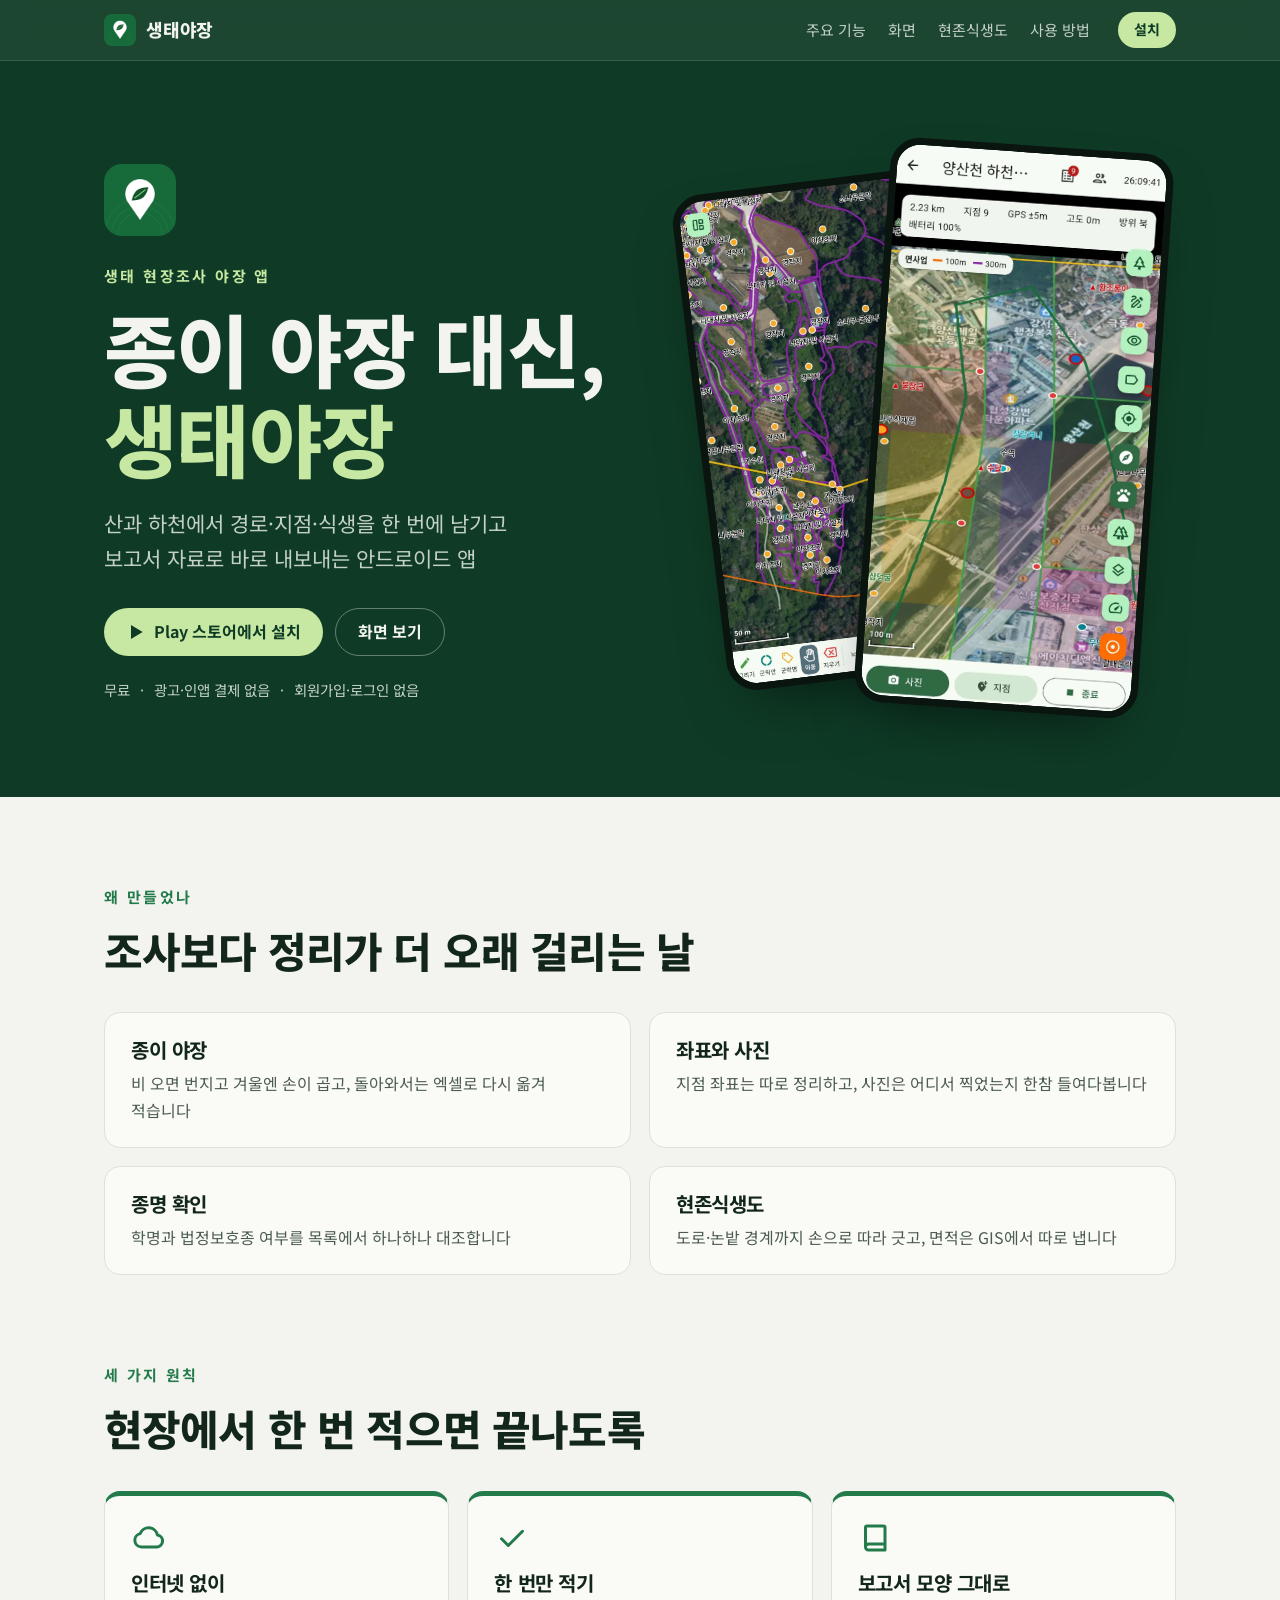
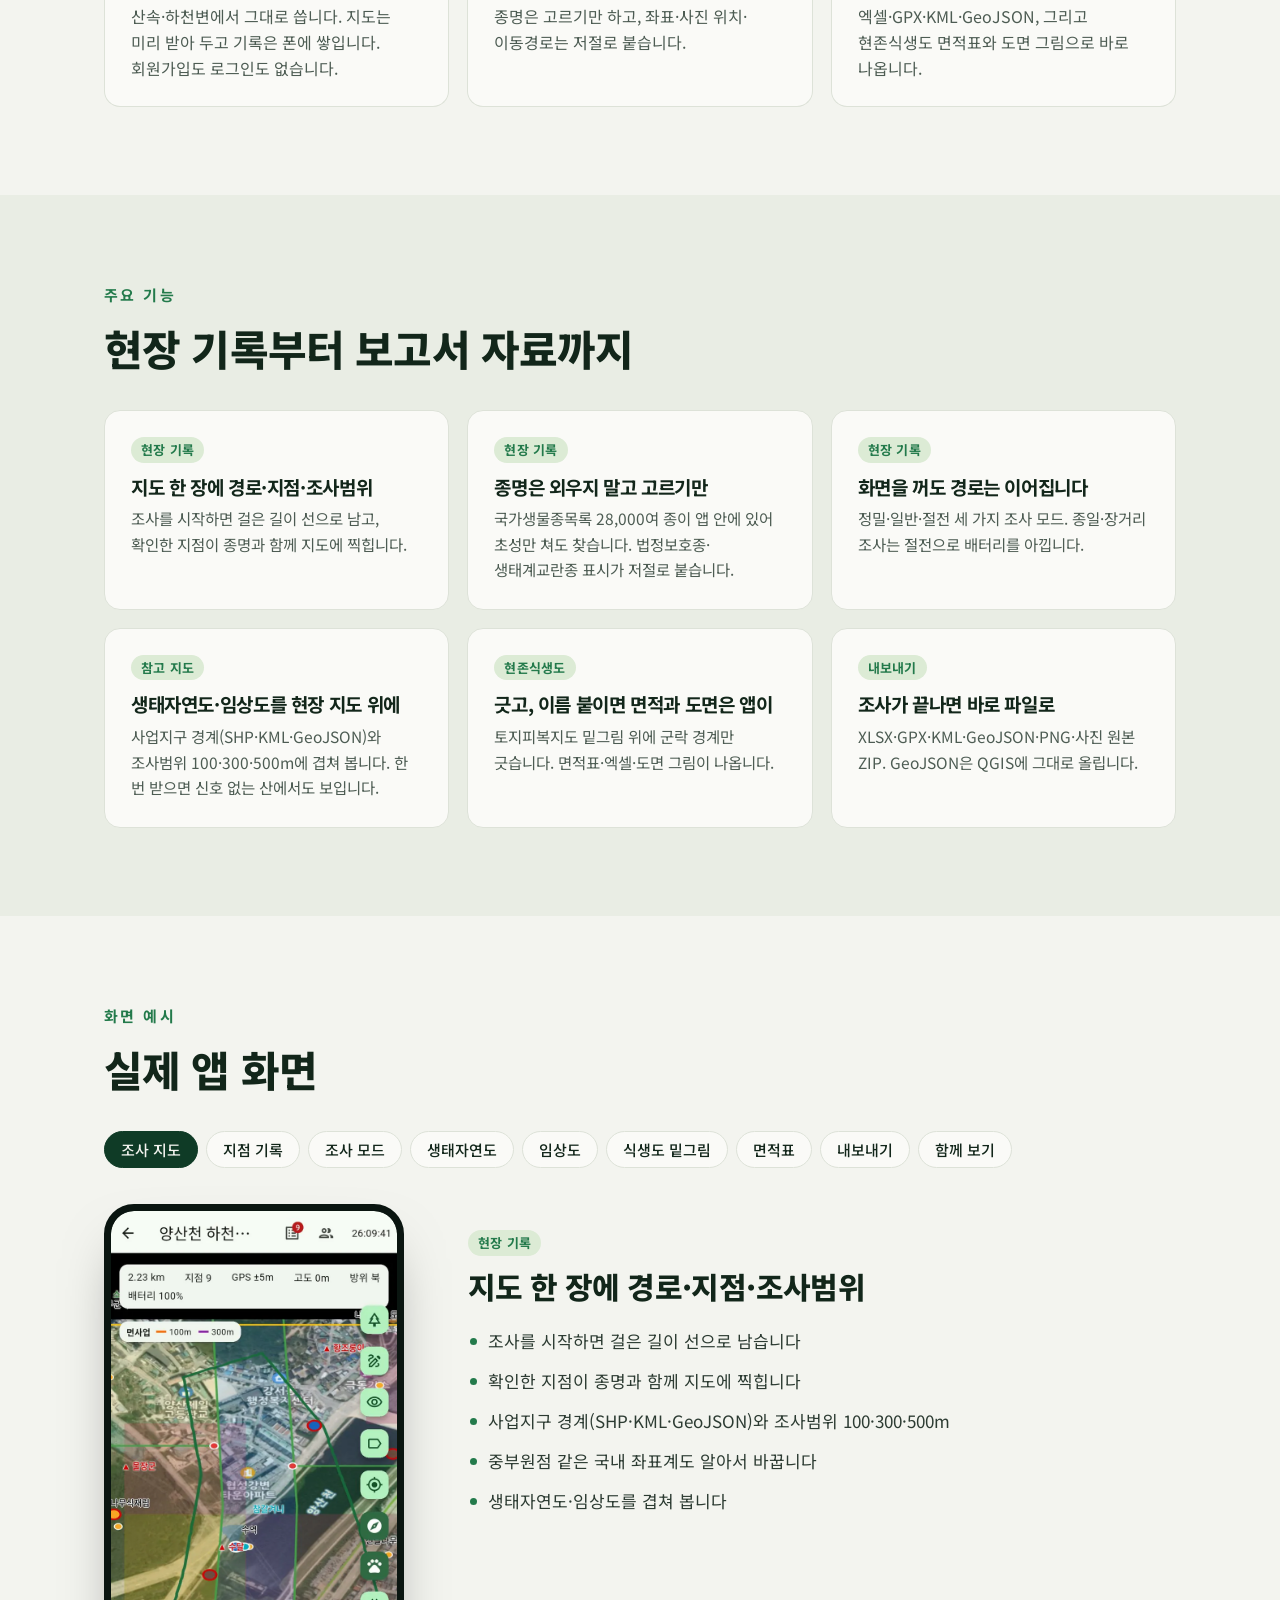
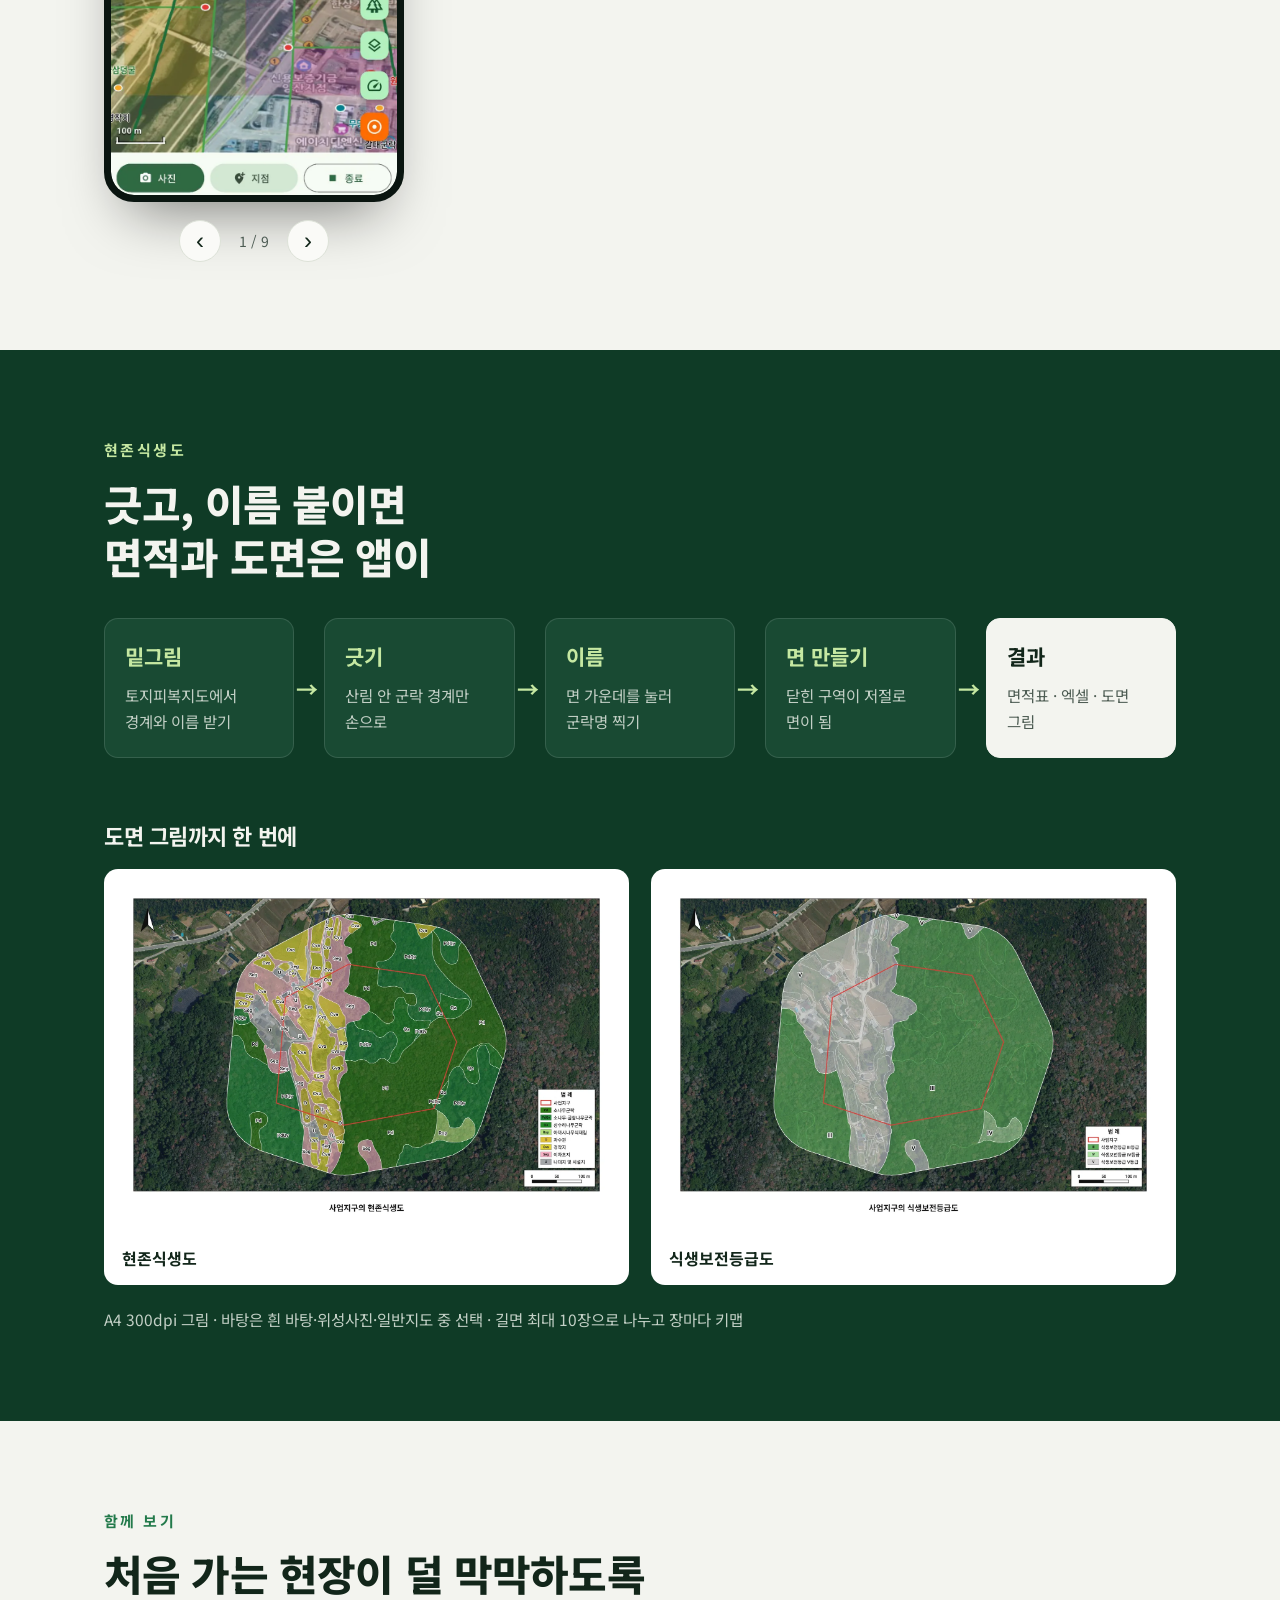
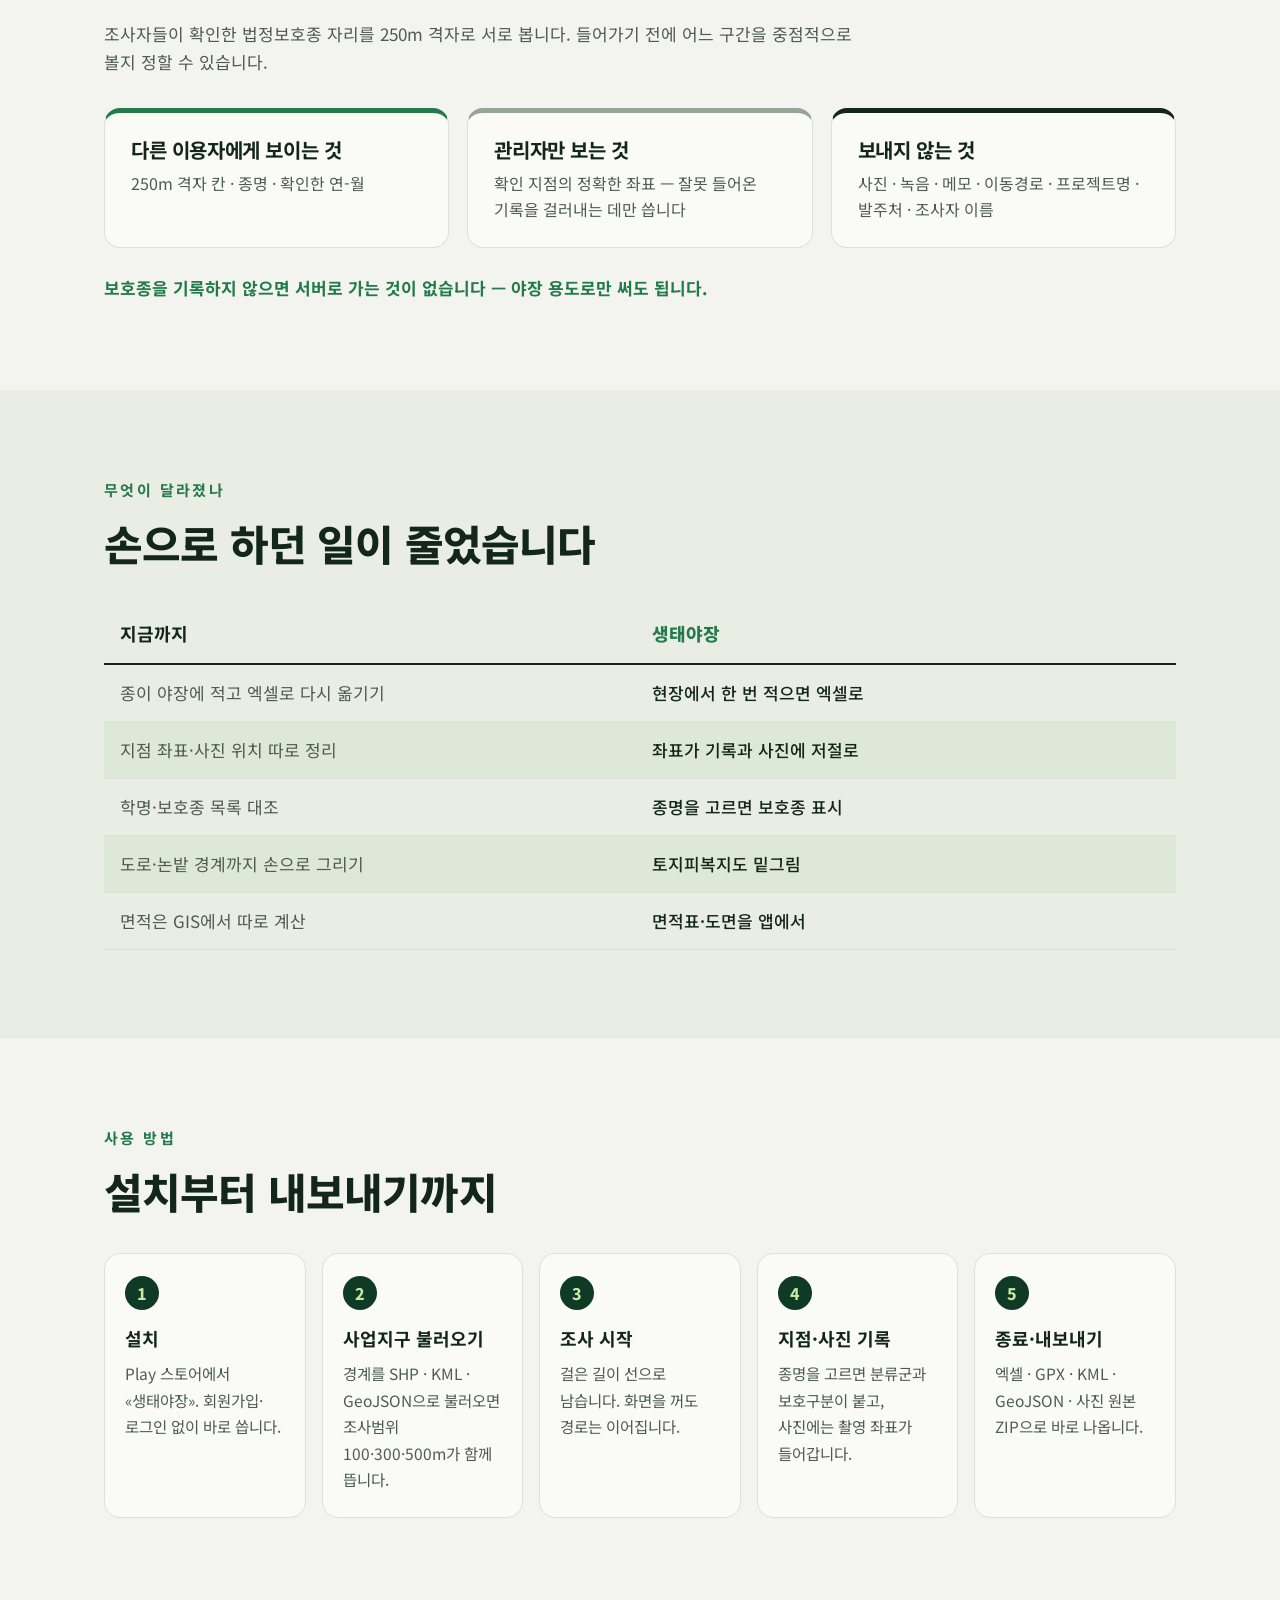
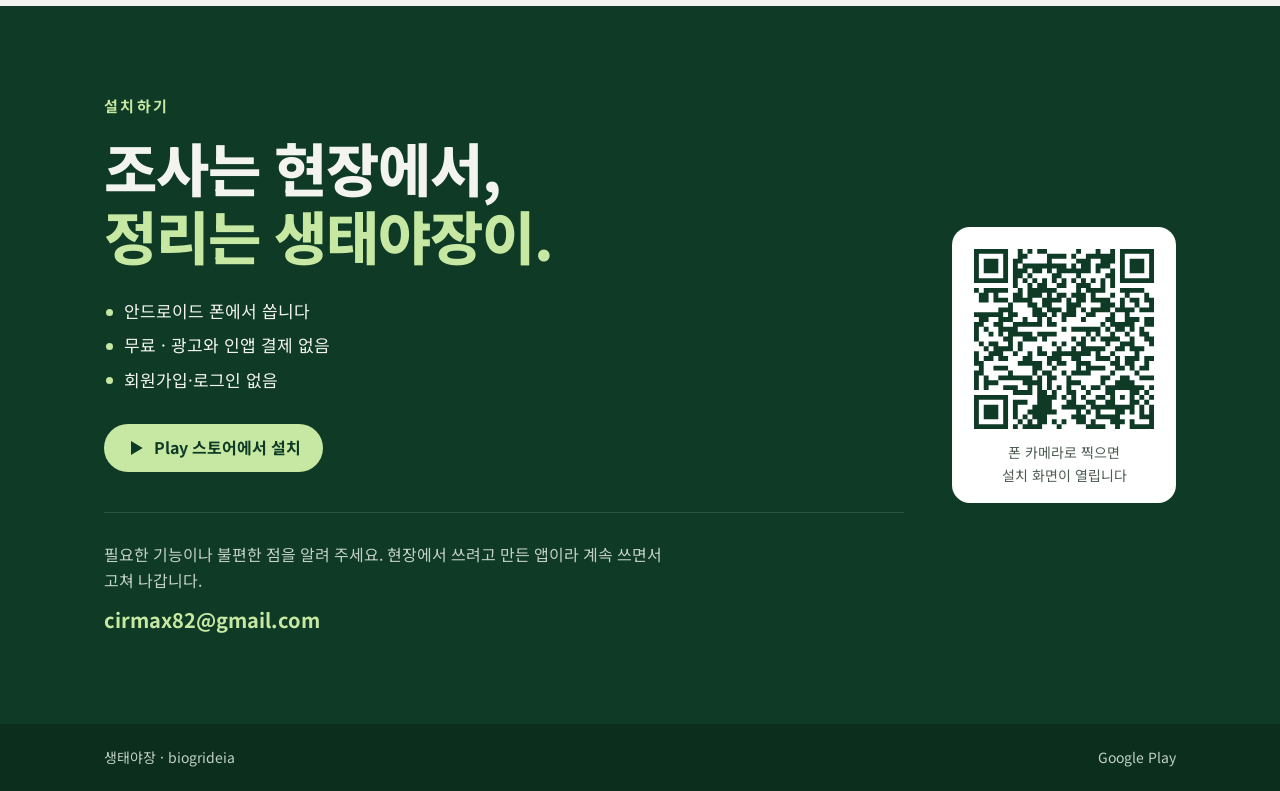
==== index.html @ 34c879a6 "생태야장 소개 페이지 첫 판 발표자료(생태야장_소개.pdf)의 글과 실제 앱 화면으로 첫 화면·주요 기능·화면 예시· 현존식생도·함께 보기·사용 방법·설치·문의를 구성. 주소 ya" ====
<!doctype html>
<html lang="ko">
<head>
  <meta charset="utf-8" />
  <meta name="viewport" content="width=device-width, initial-scale=1" />
  <title>생태야장 | 생태 현장조사 야장 앱</title>
  <meta name="description" content="산과 하천에서 경로·지점·식생을 한 번에 남기고 보고서 자료로 바로 내보내는 안드로이드 앱. 무료, 광고·인앱 결제 없음, 회원가입 없음." />
  <meta name="theme-color" content="#0f3b26" />
  <link rel="canonical" href="https://yajang.biogrideia.com/" />
  <link rel="icon" type="image/png" href="favicon.png" />
  <link rel="apple-touch-icon" href="apple-touch-icon.png" />

  <meta property="og:type" content="website" />
  <meta property="og:locale" content="ko_KR" />
  <meta property="og:site_name" content="생태야장" />
  <meta property="og:title" content="종이 야장 대신, 생태야장" />
  <meta property="og:description" content="산과 하천에서 경로·지점·식생을 한 번에 남기고 보고서 자료로 바로 내보내는 안드로이드 앱" />
  <meta property="og:url" content="https://yajang.biogrideia.com/" />
  <meta property="og:image" content="https://yajang.biogrideia.com/img/og.png" />
  <meta property="og:image:width" content="1200" />
  <meta property="og:image:height" content="630" />
  <meta name="twitter:card" content="summary_large_image" />

  <link rel="preconnect" href="https://fonts.googleapis.com" />
  <link rel="preconnect" href="https://fonts.gstatic.com" crossorigin />
  <link rel="stylesheet" href="https://fonts.googleapis.com/css2?family=Noto+Sans+KR:wght@400;500;700;800&display=swap" />
  <link rel="stylesheet" href="css/style.css?v=1" />

  <script type="application/ld+json">
  {
    "@context": "https://schema.org",
    "@type": "SoftwareApplication",
    "name": "생태야장",
    "operatingSystem": "Android",
    "applicationCategory": "UtilitiesApplication",
    "description": "산과 하천에서 경로·지점·식생을 한 번에 남기고 보고서 자료로 바로 내보내는 안드로이드 앱",
    "url": "https://yajang.biogrideia.com/",
    "downloadUrl": "https://play.google.com/store/apps/details?id=com.biogrideia.field",
    "offers": { "@type": "Offer", "price": "0", "priceCurrency": "KRW" }
  }
  </script>
</head>
<body>
  <a class="skip" href="#main">본문 바로가기</a>

  <header class="top">
    <div class="wrap top-in">
      <a class="brand" href="#top" aria-label="생태야장 처음으로">
        <img src="img/icon-192.png" width="32" height="32" alt="" />
        <span>생태야장</span>
      </a>
      <nav class="nav" aria-label="페이지 안 이동">
        <a href="#features">주요 기능</a>
        <a href="#screens">화면</a>
        <a href="#vegetation">현존식생도</a>
        <a href="#howto">사용 방법</a>
      </nav>
      <a class="btn btn-sm btn-dark" href="#install">설치</a>
    </div>
  </header>

  <main id="main">
    <!-- 첫 화면 -->
    <section class="hero" id="top">
      <div class="wrap hero-in">
        <div class="hero-text">
          <img class="hero-icon" src="img/icon-192.png" width="72" height="72" alt="생태야장 앱 아이콘" />
          <p class="eyebrow eyebrow-light">생태 현장조사 야장 앱</p>
          <h1>종이 야장 대신,<br /><em>생태야장</em></h1>
          <p class="lead">산과 하천에서 경로·지점·식생을 한 번에 남기고<br class="br-wide" /> 보고서 자료로 바로 내보내는 안드로이드 앱</p>
          <div class="cta">
            <a class="btn btn-play" href="https://play.google.com/store/apps/details?id=com.biogrideia.field" target="_blank" rel="noopener">
              <svg viewBox="0 0 24 24" width="20" height="20" aria-hidden="true"><path d="M6 3.5v17l14-8.5z" fill="currentColor"/></svg>
              Play 스토어에서 설치
            </a>
            <a class="btn btn-ghost" href="#screens">화면 보기</a>
          </div>
          <ul class="facts">
            <li>무료</li><li>광고·인앱 결제 없음</li><li>회원가입·로그인 없음</li>
          </ul>
        </div>
        <div class="hero-phones" aria-hidden="true">
          <div class="phone phone-back"><img src="img/screen-landcover.webp" width="720" height="1436" alt="" /></div>
          <div class="phone phone-front"><img src="img/screen-map.webp" width="720" height="1436" alt="" fetchpriority="high" /></div>
        </div>
      </div>
    </section>

    <!-- 왜 만들었나 -->
    <section class="sec" id="why">
      <div class="wrap">
        <p class="eyebrow">왜 만들었나</p>
        <h2>조사보다 정리가 더 오래 걸리는 날</h2>
        <div class="grid grid-2">
          <article class="card"><h3>종이 야장</h3><p>비 오면 번지고 겨울엔 손이 곱고, 돌아와서는 엑셀로 다시 옮겨 적습니다</p></article>
          <article class="card"><h3>좌표와 사진</h3><p>지점 좌표는 따로 정리하고, 사진은 어디서 찍었는지 한참 들여다봅니다</p></article>
          <article class="card"><h3>종명 확인</h3><p>학명과 법정보호종 여부를 목록에서 하나하나 대조합니다</p></article>
          <article class="card"><h3>현존식생도</h3><p>도로·논밭 경계까지 손으로 따라 긋고, 면적은 GIS에서 따로 냅니다</p></article>
        </div>
      </div>
    </section>

    <!-- 세 가지 원칙 -->
    <section class="sec sec-tight" id="principles">
      <div class="wrap">
        <p class="eyebrow">세 가지 원칙</p>
        <h2>현장에서 한 번 적으면 끝나도록</h2>
        <div class="grid grid-3">
          <article class="card card-top">
            <svg class="ico" viewBox="0 0 24 24" aria-hidden="true"><path d="M7 18h10a4 4 0 0 0 .6-7.96A6 6 0 0 0 6.1 9.1 4.5 4.5 0 0 0 7 18z"/></svg>
            <h3>인터넷 없이</h3>
            <p>산속·하천변에서 그대로 씁니다. 지도는 미리 받아 두고 기록은 폰에 쌓입니다. 회원가입도 로그인도 없습니다.</p>
          </article>
          <article class="card card-top">
            <svg class="ico" viewBox="0 0 24 24" aria-hidden="true"><path d="M5 12.5l4.5 4.5L19 7.5"/></svg>
            <h3>한 번만 적기</h3>
            <p>종명은 고르기만 하고, 좌표·사진 위치·이동경로는 저절로 붙습니다.</p>
          </article>
          <article class="card card-top">
            <svg class="ico" viewBox="0 0 24 24" aria-hidden="true"><path d="M6 4h11a1 1 0 0 1 1 1v15H7a2 2 0 0 1-2-2V5a1 1 0 0 1 1-1zM5 18a2 2 0 0 1 2-2h11"/></svg>
            <h3>보고서 모양 그대로</h3>
            <p>엑셀·GPX·KML·GeoJSON, 그리고 현존식생도 면적표와 도면 그림으로 바로 나옵니다.</p>
          </article>
        </div>
      </div>
    </section>

    <!-- 주요 기능 -->
    <section class="sec sec-alt" id="features">
      <div class="wrap">
        <p class="eyebrow">주요 기능</p>
        <h2>현장 기록부터 보고서 자료까지</h2>
        <div class="grid grid-3 features">
          <article class="feat">
            <span class="tag">현장 기록</span>
            <h3>지도 한 장에 경로·지점·조사범위</h3>
            <p>조사를 시작하면 걸은 길이 선으로 남고, 확인한 지점이 종명과 함께 지도에 찍힙니다.</p>
          </article>
          <article class="feat">
            <span class="tag">현장 기록</span>
            <h3>종명은 외우지 말고 고르기만</h3>
            <p>국가생물종목록 28,000여 종이 앱 안에 있어 초성만 쳐도 찾습니다. 법정보호종·생태계교란종 표시가 저절로 붙습니다.</p>
          </article>
          <article class="feat">
            <span class="tag">현장 기록</span>
            <h3>화면을 꺼도 경로는 이어집니다</h3>
            <p>정밀·일반·절전 세 가지 조사 모드. 종일·장거리 조사는 절전으로 배터리를 아낍니다.</p>
          </article>
          <article class="feat">
            <span class="tag">참고 지도</span>
            <h3>생태자연도·임상도를 현장 지도 위에</h3>
            <p>사업지구 경계(SHP·KML·GeoJSON)와 조사범위 100·300·500m에 겹쳐 봅니다. 한 번 받으면 신호 없는 산에서도 보입니다.</p>
          </article>
          <article class="feat">
            <span class="tag">현존식생도</span>
            <h3>긋고, 이름 붙이면 면적과 도면은 앱이</h3>
            <p>토지피복지도 밑그림 위에 군락 경계만 긋습니다. 면적표·엑셀·도면 그림이 나옵니다.</p>
          </article>
          <article class="feat">
            <span class="tag">내보내기</span>
            <h3>조사가 끝나면 바로 파일로</h3>
            <p>XLSX·GPX·KML·GeoJSON·PNG·사진 원본 ZIP. GeoJSON은 QGIS에 그대로 올립니다.</p>
          </article>
        </div>
      </div>
    </section>

    <!-- 화면 예시 -->
    <section class="sec" id="screens">
      <div class="wrap">
        <p class="eyebrow">화면 예시</p>
        <h2>실제 앱 화면</h2>
        <div class="viewer" data-viewer>
          <div class="tabs" role="tablist" aria-label="앱 화면 고르기">
            <button role="tab" id="t-map" aria-controls="viewer-panel" aria-selected="true" data-shot="map">조사 지도</button>
            <button role="tab" id="t-point" aria-controls="viewer-panel" aria-selected="false" tabindex="-1" data-shot="point">지점 기록</button>
            <button role="tab" id="t-mode" aria-controls="viewer-panel" aria-selected="false" tabindex="-1" data-shot="mode">조사 모드</button>
            <button role="tab" id="t-ecozone" aria-controls="viewer-panel" aria-selected="false" tabindex="-1" data-shot="ecozone">생태자연도</button>
            <button role="tab" id="t-forest" aria-controls="viewer-panel" aria-selected="false" tabindex="-1" data-shot="forest">임상도</button>
            <button role="tab" id="t-landcover" aria-controls="viewer-panel" aria-selected="false" tabindex="-1" data-shot="landcover">식생도 밑그림</button>
            <button role="tab" id="t-area" aria-controls="viewer-panel" aria-selected="false" tabindex="-1" data-shot="area">면적표</button>
            <button role="tab" id="t-export" aria-controls="viewer-panel" aria-selected="false" tabindex="-1" data-shot="export">내보내기</button>
            <button role="tab" id="t-grid" aria-controls="viewer-panel" aria-selected="false" tabindex="-1" data-shot="grid">함께 보기</button>
          </div>

          <div class="viewer-body" id="viewer-panel" role="tabpanel" aria-labelledby="t-map">
            <div class="viewer-shot">
              <div class="phone"><img id="viewer-img" src="img/screen-map.webp" width="720" height="1436" alt="조사 지도 화면" /></div>
              <div class="viewer-nav">
                <button type="button" class="round" data-step="-1" aria-label="이전 화면">‹</button>
                <span id="viewer-count" aria-live="polite">1 / 9</span>
                <button type="button" class="round" data-step="1" aria-label="다음 화면">›</button>
              </div>
            </div>
            <div class="viewer-text">
              <!-- 화면마다 하나씩, JS가 고른 것만 보입니다 -->
              <div class="shot" data-for="map" data-img="img/screen-map.webp" data-alt="조사 지도 화면">
                <p class="tag">현장 기록</p>
                <h3>지도 한 장에 경로·지점·조사범위</h3>
                <ul class="dots">
                  <li>조사를 시작하면 걸은 길이 선으로 남습니다</li>
                  <li>확인한 지점이 종명과 함께 지도에 찍힙니다</li>
                  <li>사업지구 경계(SHP·KML·GeoJSON)와 조사범위 100·300·500m</li>
                  <li>중부원점 같은 국내 좌표계도 알아서 바꿉니다</li>
                  <li>생태자연도·임상도를 겹쳐 봅니다</li>
                </ul>
              </div>
              <div class="shot" data-for="point" data-img="img/screen-point.webp" data-alt="지점 기록 화면" hidden>
                <p class="tag">현장 기록</p>
                <h3>종명은 외우지 말고 고르기만</h3>
                <ul class="dots">
                  <li>국가생물종목록 28,000여 종이 앱 안에 — 초성만 쳐도 찾습니다</li>
                  <li>분류군과 법정보호종·생태계교란종 표시가 저절로 붙습니다</li>
                  <li>앱에서 찍은 사진에 촬영 좌표가 들어갑니다</li>
                  <li>새 울음처럼 눈으로 못 본 것은 녹음으로 남깁니다</li>
                </ul>
              </div>
              <div class="shot" data-for="mode" data-img="img/screen-mode.webp" data-alt="조사 모드 고르기 화면" hidden>
                <p class="tag">현장 기록</p>
                <h3>화면을 꺼도 경로는 이어집니다</h3>
                <table class="tbl">
                  <thead><tr><th>조사 모드</th><th>기록 간격</th><th>쓰는 때</th></tr></thead>
                  <tbody>
                    <tr><td>정밀</td><td>1초 · 2m</td><td>촘촘히 봐야 할 구간</td></tr>
                    <tr><td>일반</td><td>2초 · 3m</td><td>보통 조사</td></tr>
                    <tr><td>절전</td><td>5초 · 10m</td><td>종일·장거리 조사</td></tr>
                  </tbody>
                </table>
                <p class="note">기록 중에는 «생태조사 경로 기록 중» 알림이 떠 있고, 위치 권한은 «앱 사용 중에만 허용»이면 됩니다.</p>
              </div>
              <div class="shot" data-for="ecozone" data-img="img/screen-ecozone.webp" data-alt="생태자연도를 겹친 조사 지도 화면" hidden>
                <p class="tag">참고 지도</p>
                <h3>생태자연도를 현장 지도 위에</h3>
                <ul class="dots">
                  <li>1·2등급과 별도관리지역을 사업지구 경계에서 500m까지</li>
                  <li>진하기를 옅게 하면 항공사진과 겹쳐 봅니다</li>
                  <li>한 번 받으면 폰에 남아 신호 없는 산에서도 보입니다</li>
                </ul>
              </div>
              <div class="shot" data-for="forest" data-img="img/screen-forest.webp" data-alt="임상도를 겹친 조사 지도 화면" hidden>
                <p class="tag">참고 지도</p>
                <h3>임상도를 현장 지도 위에</h3>
                <ul class="dots">
                  <li>1:5,000 도엽을 앱 안에서 받아 임상 경계·코드를 그대로</li>
                  <li>진하기를 옅게 하면 항공사진과 겹쳐 봅니다</li>
                  <li>한 번 받으면 폰에 남아 신호 없는 산에서도 보입니다</li>
                </ul>
              </div>
              <div class="shot" data-for="landcover" data-img="img/screen-landcover.webp" data-alt="토지피복지도 밑그림을 받은 현존식생도 그리기 화면" hidden>
                <p class="tag">현존식생도</p>
                <h3>밑그림은 토지피복지도에서</h3>
                <ul class="dots">
                  <li>환경부 토지피복지도(세분류) 최신판을 조사범위만큼 받아 옵니다</li>
                  <li>경작지·과수원·이차초지·수역·나대지 및 시설지 — 경계와 이름까지</li>
                  <li>산림은 활엽수림·침엽수림·혼효림으로: 그 안만 군락으로 나누면 끝</li>
                  <li>원 도면이 1:5,000이라 경계가 1~2m 어긋날 수 있습니다</li>
                </ul>
              </div>
              <div class="shot" data-for="area" data-img="img/screen-area.webp" data-alt="군락별 면적표 화면" hidden>
                <p class="tag">현존식생도</p>
                <h3>면적표는 보고서 모양 그대로</h3>
                <ul class="dots">
                  <li>군락별 면적·비율과 약어(Pd, PdQv …)</li>
                  <li>식생보전등급 기본값을 붙이고, 눌러서 고칩니다</li>
                  <li>사업지구·주변지역·광역범위로 나눈 구역별 면적</li>
                  <li>이름이 둘인 면, 이름 없는 면을 지도에서 바로 찾아 줍니다</li>
                  <li>같은 표를 엑셀로 내보냅니다</li>
                </ul>
              </div>
              <div class="shot" data-for="export" data-img="img/screen-export.webp" data-alt="내보내기 화면" hidden>
                <p class="tag">내보내기</p>
                <h3>조사가 끝나면 바로 파일로</h3>
                <table class="tbl">
                  <thead><tr><th>파일</th><th>담기는 것</th></tr></thead>
                  <tbody>
                    <tr><td>XLSX</td><td>조사목록 · 식생 면적표</td></tr>
                    <tr><td>GPX · KML</td><td>이동경로 · 기록 지점</td></tr>
                    <tr><td>GeoJSON</td><td>지점 · 스케치 선 · 군락 면 · 사업지구 경계 · 조사범위 — QGIS에 그대로</td></tr>
                    <tr><td>PNG</td><td>현존식생도 · 식생보전등급도</td></tr>
                    <tr><td>ZIP</td><td>사진 원본</td></tr>
                  </tbody>
                </table>
              </div>
              <div class="shot" data-for="grid" data-img="img/screen-grid-cell.webp" data-alt="다른 조사자가 확인한 곳을 250m 격자로 보여 주는 화면" hidden>
                <p class="tag">함께 보기</p>
                <h3>남의 기록은 격자로, 내 기록은 정확한 점으로</h3>
                <ul class="dots">
                  <li>다른 조사자의 보호종 기록은 250m 격자로만</li>
                  <li>칸을 누르면 종명·건수·연월·등급(A·B·C)</li>
                  <li>내 기록은 찍은 자리에 정확한 점과 종명으로</li>
                  <li>내가 찍은 것은 격자에서 빼서 겹치지 않습니다</li>
                </ul>
              </div>
            </div>
          </div>
        </div>
      </div>
    </section>

    <!-- 현존식생도 -->
    <section class="sec sec-dark" id="vegetation">
      <div class="wrap">
        <p class="eyebrow eyebrow-light">현존식생도</p>
        <h2>긋고, 이름 붙이면<br />면적과 도면은 앱이</h2>
        <ol class="flow">
          <li><b>밑그림</b><span>토지피복지도에서 경계와 이름 받기</span></li>
          <li><b>긋기</b><span>산림 안 군락 경계만 손으로</span></li>
          <li><b>이름</b><span>면 가운데를 눌러 군락명 찍기</span></li>
          <li><b>면 만들기</b><span>닫힌 구역이 저절로 면이 됨</span></li>
          <li class="flow-end"><b>결과</b><span>면적표 · 엑셀 · 도면 그림</span></li>
        </ol>
        <h3 class="sub">도면 그림까지 한 번에</h3>
        <div class="plans">
          <figure>
            <img src="img/plan-vegetation.webp" width="1600" height="1131" loading="lazy" alt="앱에서 내보낸 사업지구의 현존식생도 그림. 위성사진 바탕에 군락별 색과 약어, 범례, 축척이 들어가 있다" />
            <figcaption>현존식생도</figcaption>
          </figure>
          <figure>
            <img src="img/plan-grade.webp" width="1600" height="1131" loading="lazy" alt="앱에서 내보낸 사업지구의 식생보전등급도 그림. Ⅲ·Ⅳ·Ⅴ등급 구역과 범례, 축척이 들어가 있다" />
            <figcaption>식생보전등급도</figcaption>
          </figure>
        </div>
        <p class="spec">A4 300dpi 그림 · 바탕은 흰 바탕·위성사진·일반지도 중 선택 · 길면 최대 10장으로 나누고 장마다 키맵</p>
      </div>
    </section>

    <!-- 함께 보기 -->
    <section class="sec" id="share">
      <div class="wrap">
        <p class="eyebrow">함께 보기</p>
        <h2>처음 가는 현장이 덜 막막하도록</h2>
        <p class="intro">조사자들이 확인한 법정보호종 자리를 250m 격자로 서로 봅니다. 들어가기 전에 어느 구간을 중점적으로 볼지 정할 수 있습니다.</p>
        <div class="grid grid-3">
          <article class="card card-top"><h3>다른 이용자에게 보이는 것</h3><p>250m 격자 칸 · 종명 · 확인한 연-월</p></article>
          <article class="card card-top card-top-grey"><h3>관리자만 보는 것</h3><p>확인 지점의 정확한 좌표 — 잘못 들어온 기록을 걸러내는 데만 씁니다</p></article>
          <article class="card card-top card-top-dark"><h3>보내지 않는 것</h3><p>사진 · 녹음 · 메모 · 이동경로 · 프로젝트명 · 발주처 · 조사자 이름</p></article>
        </div>
        <p class="strong-note">보호종을 기록하지 않으면 서버로 가는 것이 없습니다 — 야장 용도로만 써도 됩니다.</p>
      </div>
    </section>

    <!-- 무엇이 달라졌나 -->
    <section class="sec sec-alt" id="compare">
      <div class="wrap">
        <p class="eyebrow">무엇이 달라졌나</p>
        <h2>손으로 하던 일이 줄었습니다</h2>
        <div class="compare">
          <div class="compare-row compare-head"><span>지금까지</span><span>생태야장</span></div>
          <div class="compare-row"><span>종이 야장에 적고 엑셀로 다시 옮기기</span><span>현장에서 한 번 적으면 엑셀로</span></div>
          <div class="compare-row"><span>지점 좌표·사진 위치 따로 정리</span><span>좌표가 기록과 사진에 저절로</span></div>
          <div class="compare-row"><span>학명·보호종 목록 대조</span><span>종명을 고르면 보호종 표시</span></div>
          <div class="compare-row"><span>도로·논밭 경계까지 손으로 그리기</span><span>토지피복지도 밑그림</span></div>
          <div class="compare-row"><span>면적은 GIS에서 따로 계산</span><span>면적표·도면을 앱에서</span></div>
        </div>
      </div>
    </section>

    <!-- 사용 방법 -->
    <section class="sec" id="howto">
      <div class="wrap">
        <p class="eyebrow">사용 방법</p>
        <h2>설치부터 내보내기까지</h2>
        <ol class="steps">
          <li><b>설치</b><span>Play 스토어에서 «생태야장». 회원가입·로그인 없이 바로 씁니다.</span></li>
          <li><b>사업지구 불러오기</b><span>경계를 SHP · KML · GeoJSON으로 불러오면 조사범위 100·300·500m가 함께 뜹니다.</span></li>
          <li><b>조사 시작</b><span>걸은 길이 선으로 남습니다. 화면을 꺼도 경로는 이어집니다.</span></li>
          <li><b>지점·사진 기록</b><span>종명을 고르면 분류군과 보호구분이 붙고, 사진에는 촬영 좌표가 들어갑니다.</span></li>
          <li><b>종료·내보내기</b><span>엑셀 · GPX · KML · GeoJSON · 사진 원본 ZIP으로 바로 나옵니다.</span></li>
        </ol>
      </div>
    </section>

    <!-- 설치·문의 -->
    <section class="sec sec-dark install" id="install">
      <div class="wrap install-in">
        <div class="install-text">
          <p class="eyebrow eyebrow-light">설치하기</p>
          <h2>조사는 현장에서,<br /><em>정리는 생태야장이.</em></h2>
          <ul class="facts facts-list">
            <li>안드로이드 폰에서 씁니다</li>
            <li>무료 · 광고와 인앱 결제 없음</li>
            <li>회원가입·로그인 없음</li>
          </ul>
          <div class="cta">
            <a class="btn btn-play" href="https://play.google.com/store/apps/details?id=com.biogrideia.field" target="_blank" rel="noopener">
              <svg viewBox="0 0 24 24" width="20" height="20" aria-hidden="true"><path d="M6 3.5v17l14-8.5z" fill="currentColor"/></svg>
              Play 스토어에서 설치
            </a>
          </div>
          <div class="contact">
            <p>필요한 기능이나 불편한 점을 알려 주세요. 현장에서 쓰려고 만든 앱이라 계속 쓰면서 고쳐 나갑니다.</p>
            <a class="mail" href="mailto:cirmax82@gmail.com">cirmax82@gmail.com</a>
          </div>
        </div>
        <figure class="qr">
          <img src="img/qr-play.svg" width="180" height="180" alt="Play 스토어 생태야장 설치 주소 QR 코드" />
          <figcaption>폰 카메라로 찍으면<br />설치 화면이 열립니다</figcaption>
        </figure>
      </div>
    </section>
  </main>

  <footer class="foot">
    <div class="wrap foot-in">
      <span>생태야장 · biogrideia</span>
      <a href="https://play.google.com/store/apps/details?id=com.biogrideia.field" target="_blank" rel="noopener">Google Play</a>
    </div>
  </footer>

  <script src="js/app.js?v=1"></script>
</body>
</html>
---- css/style.css ----
:root {
  --bg: #f3f4ef;
  --bg-alt: #e9ede4;
  --card: #fafaf7;
  --line: #dde2d8;
  --ink: #12261a;
  --muted: #4d5c53;
  --green: #237a4b;
  --dark: #0f3b26;
  --dark-card: #194a33;
  --dark-line: rgba(255, 255, 255, 0.12);
  --on-dark: #f3f4ef;
  --on-dark-muted: #c3d0c6;
  --accent: #c6e8a2;
  --row: #e5ece1;
  --radius: 16px;
  --wrap: 1120px;
  color-scheme: light;
}

* { box-sizing: border-box; }
html { scroll-padding-top: 76px; -webkit-text-size-adjust: 100%; }
@media (prefers-reduced-motion: no-preference) { html { scroll-behavior: smooth; } }
body {
  margin: 0;
  background: var(--bg);
  color: var(--ink);
  font-family: "Noto Sans KR", system-ui, -apple-system, "Malgun Gothic", sans-serif;
  font-size: 16px;
  line-height: 1.65;
  word-break: keep-all;
  overflow-wrap: break-word;
}
img { max-width: 100%; height: auto; }
a { color: inherit; }
h1, h2, h3 { margin: 0; line-height: 1.25; letter-spacing: -0.02em; }
p { margin: 0; }

.wrap { width: 100%; max-width: var(--wrap); margin: 0 auto; padding: 0 24px; }
@media (max-width: 600px) { .wrap { padding: 0 16px; } }

.skip { position: absolute; left: -9999px; top: 8px; z-index: 100; background: var(--accent); color: var(--dark); padding: 8px 14px; border-radius: 8px; }
.skip:focus { left: 8px; }
:focus-visible { outline: 3px solid #6fbf73; outline-offset: 2px; }

/* 버튼 */
.btn {
  display: inline-flex; align-items: center; justify-content: center; gap: 8px;
  min-height: 48px; padding: 0 22px; border-radius: 999px;
  font-weight: 700; font-size: 16px; text-decoration: none; white-space: nowrap;
  transition: transform .15s ease, background-color .15s ease;
}
.btn:hover { transform: translateY(-1px); }
.btn-play { background: var(--accent); color: var(--dark); }
.btn-play:hover { background: #d6f0b9; }
.btn-ghost { border: 1px solid rgba(255, 255, 255, .35); color: var(--on-dark); }
.btn-ghost:hover { background: rgba(255, 255, 255, .08); }
.btn-sm { min-height: 36px; padding: 0 16px; font-size: 14px; }
.btn-dark { background: var(--accent); color: var(--dark); }

/* 머리띠 */
.top { position: sticky; top: 0; z-index: 50; background: rgba(15, 59, 38, .94); color: var(--on-dark); backdrop-filter: blur(8px); -webkit-backdrop-filter: blur(8px); border-bottom: 1px solid var(--dark-line); }
.top-in { display: flex; align-items: center; gap: 24px; height: 60px; }
.brand { display: inline-flex; align-items: center; gap: 10px; text-decoration: none; font-weight: 800; font-size: 18px; letter-spacing: -0.01em; }
.brand img { border-radius: 8px; }
.nav { display: flex; gap: 22px; margin-left: auto; font-size: 15px; }
.nav a { text-decoration: none; color: var(--on-dark-muted); }
.nav a:hover { color: var(--on-dark); }
.top .btn { margin-left: 4px; }
@media (max-width: 760px) {
  .nav { display: none; }
  .top .btn { margin-left: auto; }
}

/* 첫 화면 */
.hero { background: var(--dark); color: var(--on-dark); overflow: hidden; }
.hero-in { display: grid; grid-template-columns: 1.05fr .95fr; gap: 32px; align-items: center; padding-top: 72px; padding-bottom: 64px; }
.hero-icon { border-radius: 18px; margin-bottom: 28px; display: block; }
.eyebrow { font-size: 15px; font-weight: 700; letter-spacing: .16em; color: var(--green); margin-bottom: 14px; }
.eyebrow-light { color: var(--accent); }
.hero h1 { font-size: clamp(42px, 7.4vw, 80px); font-weight: 800; line-height: 1.12; margin-bottom: 24px; }
.hero h1 em, .install h2 em { font-style: normal; color: var(--accent); }
.lead { font-size: clamp(17px, 2vw, 21px); color: var(--on-dark-muted); margin-bottom: 32px; }
.cta { display: flex; flex-wrap: wrap; gap: 12px; }
.facts { list-style: none; padding: 0; margin: 22px 0 0; display: flex; flex-wrap: wrap; gap: 4px 0; font-size: 14.5px; color: var(--on-dark-muted); }
.facts li + li::before { content: "·"; margin: 0 10px; }

.hero-phones { position: relative; height: clamp(380px, 100vw, 600px); }
.phone {
  aspect-ratio: 720 / 1436;
  border: 7px solid #0a1510; border-radius: 30px; background: #0a1510;
  overflow: hidden; box-shadow: 0 30px 60px -24px rgba(0, 0, 0, .5);
}
.phone img { display: block; width: 100%; height: 100%; object-fit: cover; border-radius: 23px; }
.hero .phone { position: absolute; }
.phone-front { width: clamp(168px, 46vw, 284px); right: 4%; top: 12px; transform: rotate(4deg); }
.phone-back { width: clamp(150px, 41vw, 250px); right: 46%; top: 48px; transform: rotate(-7deg); }
@media (max-width: 860px) {
  .hero-in { grid-template-columns: 1fr; padding-top: 48px; padding-bottom: 32px; gap: 40px; }
  .hero-icon { width: 60px; height: 60px; margin-bottom: 22px; }
  .phone-front { right: max(4%, calc(50% - 290px)); }
  .phone-back { right: auto; left: max(4%, calc(50% - 290px)); }
  .br-wide { display: none; }
}

/* 공통 구획 */
.sec { padding: 88px 0; }
.sec-tight { padding-top: 0; }
.sec-alt { background: var(--bg-alt); }
.sec-dark { background: var(--dark); color: var(--on-dark); }
.sec h2 { font-size: clamp(27px, 4.4vw, 42px); font-weight: 800; margin-bottom: 36px; }
.intro { color: var(--muted); font-size: 17px; max-width: 760px; margin: -16px 0 32px; }
@media (max-width: 600px) { .sec { padding: 60px 0; } .sec-tight { padding-top: 0; } }

.grid { display: grid; gap: 18px; }
.grid-2 { grid-template-columns: repeat(2, 1fr); }
.grid-3 { grid-template-columns: repeat(3, 1fr); }
@media (max-width: 760px) { .grid-2, .grid-3 { grid-template-columns: 1fr; } }

.card { background: var(--card); border: 1px solid var(--line); border-radius: var(--radius); padding: 24px 26px; }
.card h3 { font-size: 20px; font-weight: 700; margin-bottom: 8px; }
.card p { color: var(--muted); }
.card-top { border-top: 5px solid var(--green); }
.card-top-grey { border-top-color: #95a596; }
.card-top-dark { border-top-color: var(--ink); }
.ico { width: 36px; height: 36px; fill: none; stroke: var(--green); stroke-width: 2; stroke-linecap: round; stroke-linejoin: round; margin-bottom: 14px; display: block; }
.strong-note { margin-top: 26px; font-weight: 700; color: var(--green); font-size: 17px; }

/* 주요 기능 */
.feat { background: var(--card); border: 1px solid var(--line); border-radius: var(--radius); padding: 24px 26px 26px; }
.feat h3 { font-size: 19px; font-weight: 700; margin: 12px 0 8px; }
.feat p { color: var(--muted); font-size: 15.5px; }
.tag { display: inline-block; font-size: 13px; font-weight: 700; color: var(--green); background: #dcebd5; border-radius: 999px; padding: 2px 10px; letter-spacing: .02em; }
@media (min-width: 761px) and (max-width: 980px) { .features { grid-template-columns: repeat(2, 1fr); } }

/* 화면 예시 */
.tabs { display: flex; flex-wrap: wrap; gap: 8px; margin-bottom: 36px; }
.tabs button {
  font: inherit; font-size: 15px; font-weight: 500; line-height: 1;
  padding: 10px 16px; border-radius: 999px; cursor: pointer;
  border: 1px solid var(--line); background: var(--card); color: var(--ink);
}
.tabs button:hover { border-color: #a9b8ab; }
.tabs button[aria-selected="true"] { background: var(--dark); border-color: var(--dark); color: var(--on-dark); }
.viewer-body { display: grid; grid-template-columns: 300px 1fr; gap: 64px; align-items: start; }
.viewer-shot .phone { width: 300px; }
.viewer-nav { display: flex; align-items: center; justify-content: center; gap: 18px; margin-top: 18px; color: var(--muted); font-size: 14px; font-variant-numeric: tabular-nums; }
.round { width: 42px; height: 42px; border-radius: 50%; border: 1px solid var(--line); background: var(--card); color: var(--ink); font-size: 24px; line-height: 1; cursor: pointer; }
.round:hover { border-color: #a9b8ab; }
.shot h3 { font-size: clamp(23px, 3vw, 30px); font-weight: 800; margin: 12px 0 22px; }
.shot .tag { margin: 0; }
.viewer-text { padding-top: 24px; }
@media (max-width: 860px) {
  .viewer-body { grid-template-columns: 1fr; gap: 28px; }
  .viewer-shot .phone { width: min(250px, 68vw); margin: 0 auto; }
  .viewer-text { padding-top: 0; }
  .tabs { margin-bottom: 28px; }
  .tabs button { font-size: 14px; padding: 9px 13px; }
}

.dots { list-style: none; padding: 0; margin: 0; display: grid; gap: 12px; }
.dots li { position: relative; padding-left: 20px; font-size: 17px; color: #2c3b32; }
.dots li::before { content: ""; position: absolute; left: 2px; top: .62em; width: 7px; height: 7px; border-radius: 50%; background: var(--green); }

.tbl { width: 100%; border-collapse: collapse; font-size: 16px; }
.tbl th { text-align: left; font-weight: 700; padding: 10px 12px; border-bottom: 2px solid var(--ink); }
.tbl td { padding: 11px 12px; border-bottom: 1px solid var(--line); vertical-align: top; }
.tbl tbody tr:nth-child(even) { background: var(--row); }
.tbl td:first-child { white-space: nowrap; font-weight: 500; }
.note { margin-top: 18px; color: var(--muted); font-size: 15.5px; }
@media (max-width: 600px) { .tbl { font-size: 15px; } .tbl th, .tbl td { padding: 9px 8px; } }

/* 현존식생도 */
.flow { list-style: none; padding: 0; margin: 0 0 64px; display: grid; grid-template-columns: repeat(5, 1fr); gap: 30px; }
.flow li { position: relative; background: var(--dark-card); border: 1px solid var(--dark-line); border-radius: 14px; padding: 20px 20px 22px; }
.flow b { display: block; font-size: 21px; color: var(--accent); margin-bottom: 8px; }
.flow span { color: var(--on-dark-muted); font-size: 15.5px; }
.flow li:not(:last-child)::after { content: "→"; position: absolute; right: -25px; top: 50%; transform: translateY(-50%); color: var(--accent); font-size: 22px; font-weight: 700; }
.flow .flow-end { background: var(--on-dark); border-color: var(--on-dark); }
.flow .flow-end b { color: var(--ink); }
.flow .flow-end span { color: var(--muted); }
@media (max-width: 900px) {
  .flow { grid-template-columns: 1fr; gap: 26px; }
  .flow li { display: flex; align-items: baseline; gap: 14px; padding: 15px 18px; }
  .flow b { margin: 0; min-width: 88px; font-size: 18px; }
  .flow li:not(:last-child)::after { content: "↓"; right: auto; left: 50%; top: auto; bottom: -26px; transform: translateX(-50%); font-size: 18px; }
}
.sec-dark .sub { font-size: 22px; font-weight: 700; margin-bottom: 20px; }
.plans { display: grid; grid-template-columns: repeat(2, 1fr); gap: 22px; margin: 0; }
.plans figure { margin: 0; background: #fff; border-radius: 14px; padding: 14px 14px 12px; }
.plans img { display: block; width: 100%; border-radius: 4px; }
.plans figcaption { color: var(--ink); font-weight: 700; padding: 10px 4px 2px; }
.spec { margin-top: 22px; color: var(--on-dark-muted); font-size: 15.5px; }
@media (max-width: 760px) { .plans { grid-template-columns: 1fr; } }

/* 무엇이 달라졌나 */
.compare-row { display: grid; grid-template-columns: 1fr 1fr; gap: 24px; padding: 14px 16px; border-bottom: 1px solid var(--line); font-size: 17px; }
.compare-row span:first-child { color: var(--muted); }
.compare-row span:last-child { font-weight: 500; }
.compare-row:nth-child(odd):not(.compare-head) { background: #dde8d6; }
.compare-head { font-weight: 700; border-bottom: 2px solid var(--ink); font-size: 18px; }
.compare-head span:first-child { color: var(--ink); }
.compare-head span:last-child { color: var(--green); font-weight: 800; }
@media (max-width: 600px) { .compare-row { gap: 14px; padding: 12px 10px; font-size: 15.5px; } }

/* 사용 방법 */
.steps { list-style: none; padding: 0; margin: 0; display: grid; grid-template-columns: repeat(5, 1fr); gap: 16px; counter-reset: step; }
.steps li { counter-increment: step; background: var(--card); border: 1px solid var(--line); border-radius: var(--radius); padding: 22px 20px 24px; }
.steps li::before {
  content: counter(step); display: grid; place-items: center;
  width: 34px; height: 34px; border-radius: 50%; margin-bottom: 14px;
  background: var(--dark); color: var(--accent); font-weight: 800; font-size: 16px;
}
.steps b { display: block; font-size: 18px; margin-bottom: 6px; }
.steps span { color: var(--muted); font-size: 15.5px; }
@media (max-width: 980px) {
  .steps { grid-template-columns: 1fr; gap: 12px; }
  .steps li { display: grid; grid-template-columns: 34px 1fr; column-gap: 16px; padding: 18px 20px; }
  .steps li::before { grid-row: span 2; margin: 0; }
}

/* 설치·문의 */
.install-in { display: grid; grid-template-columns: 1fr auto; gap: 48px; align-items: center; }
.install h2 { font-size: clamp(32px, 5.6vw, 58px); line-height: 1.18; margin-bottom: 28px; }
.facts-list { flex-direction: column; gap: 6px; margin: 0 0 30px; font-size: 17px; color: var(--on-dark); }
.facts-list li { padding-left: 20px; position: relative; }
.facts-list li::before, .facts-list li + li::before { content: ""; position: absolute; left: 2px; top: .66em; width: 7px; height: 7px; margin: 0; border-radius: 50%; background: var(--accent); }
.contact { margin-top: 40px; padding-top: 28px; border-top: 1px solid var(--dark-line); }
.contact p { color: var(--on-dark-muted); max-width: 560px; margin-bottom: 10px; }
.mail { font-size: 20px; font-weight: 700; color: var(--accent); text-decoration: none; }
.mail:hover { text-decoration: underline; }
.qr { margin: 0; background: #fff; border-radius: 18px; padding: 22px 22px 16px; text-align: center; color: var(--muted); font-size: 14px; }
.qr img { display: block; width: 180px; height: 180px; margin: 0 auto 12px; }
@media (max-width: 760px) {
  .install-in { grid-template-columns: 1fr; }
  .qr { display: none; }
}

.foot { background: #0b2e1d; color: var(--on-dark-muted); font-size: 14px; }
.foot-in { display: flex; justify-content: space-between; gap: 16px; padding-top: 22px; padding-bottom: 22px; }
.foot a { text-decoration: none; }
.foot a:hover { color: var(--on-dark); }
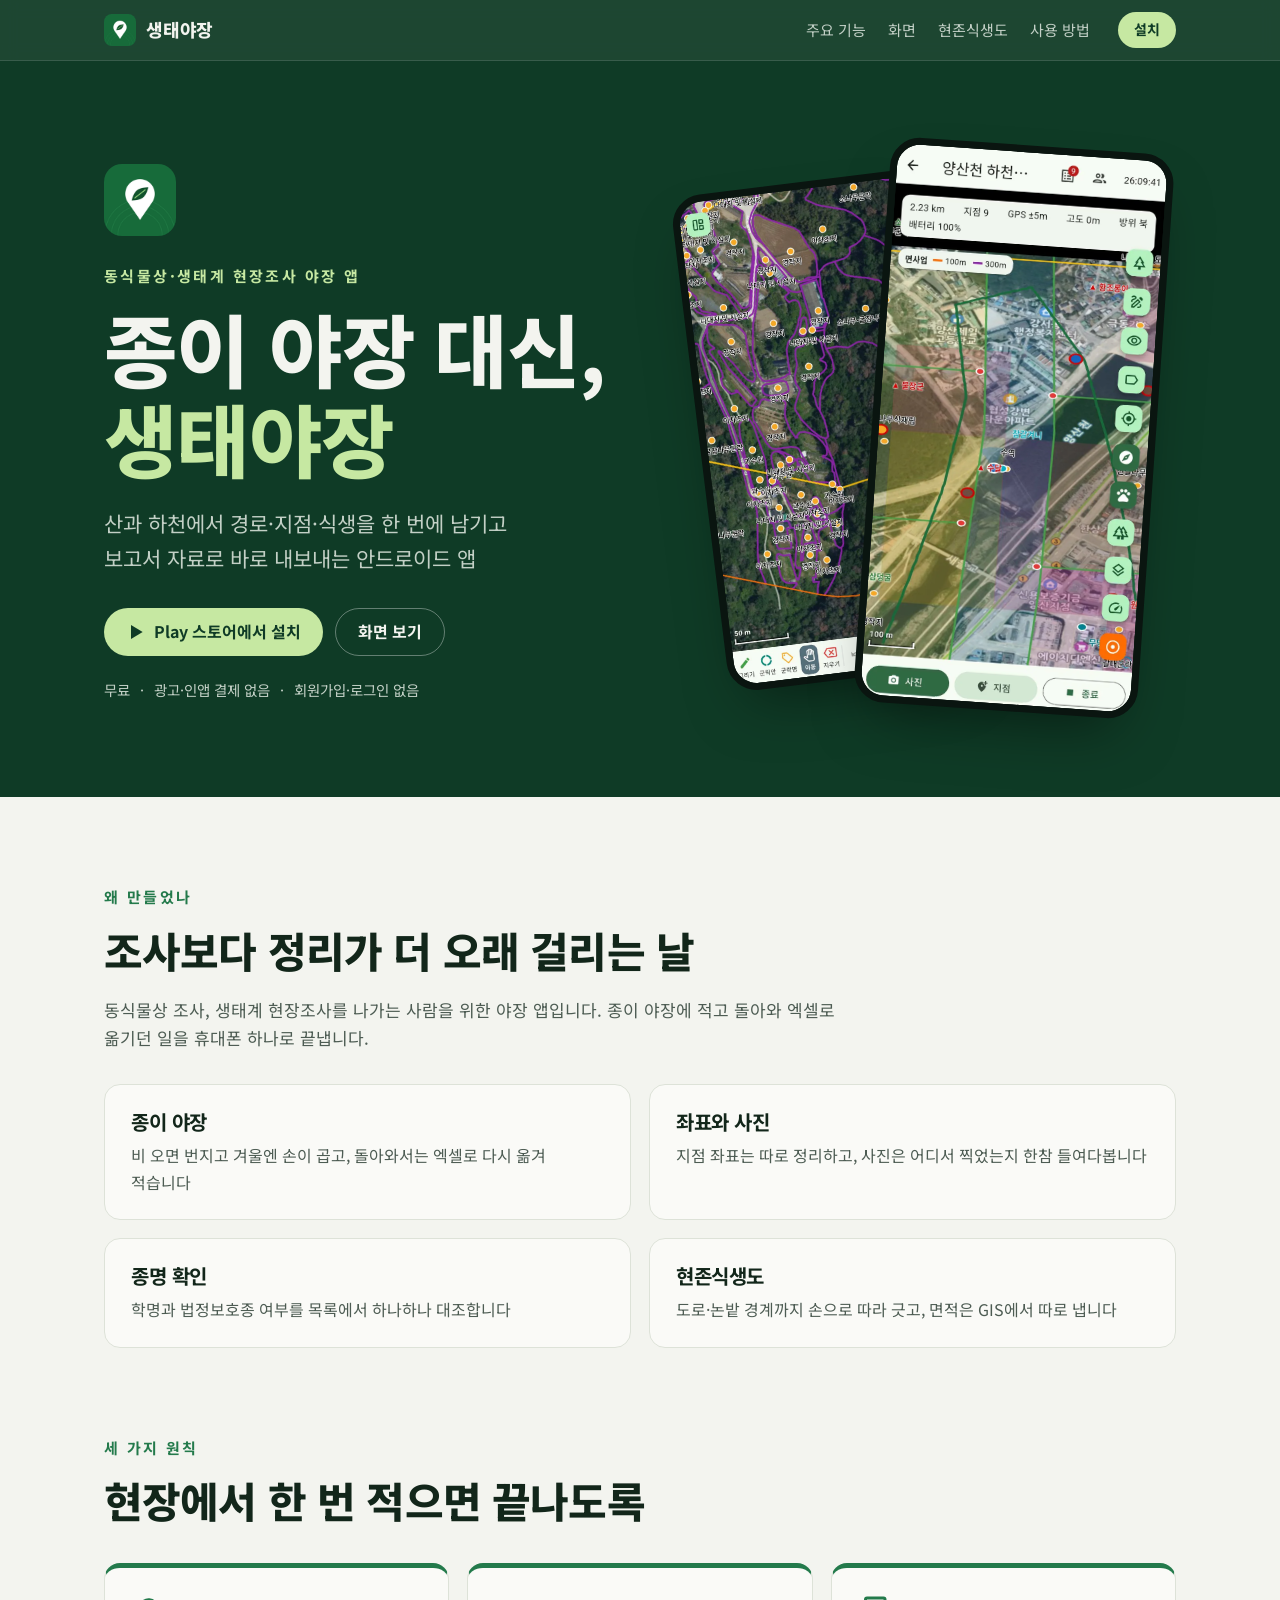
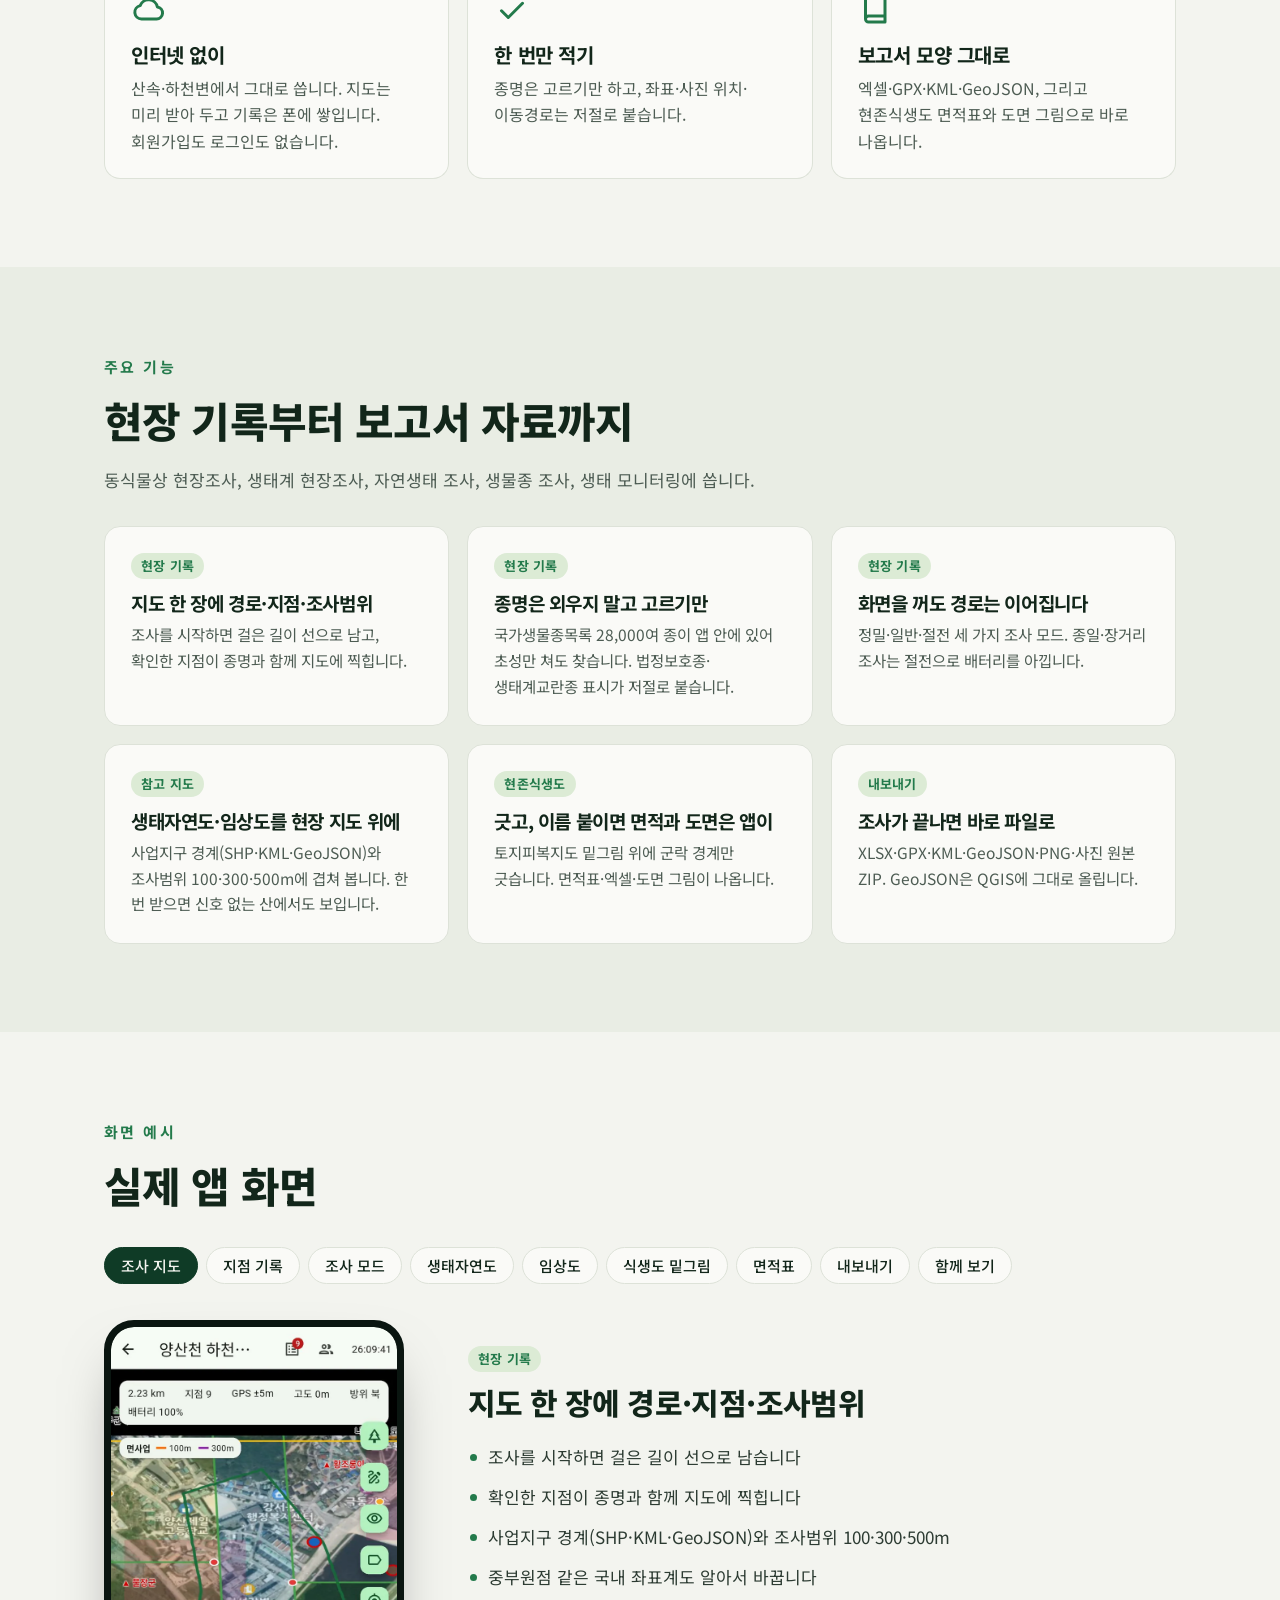
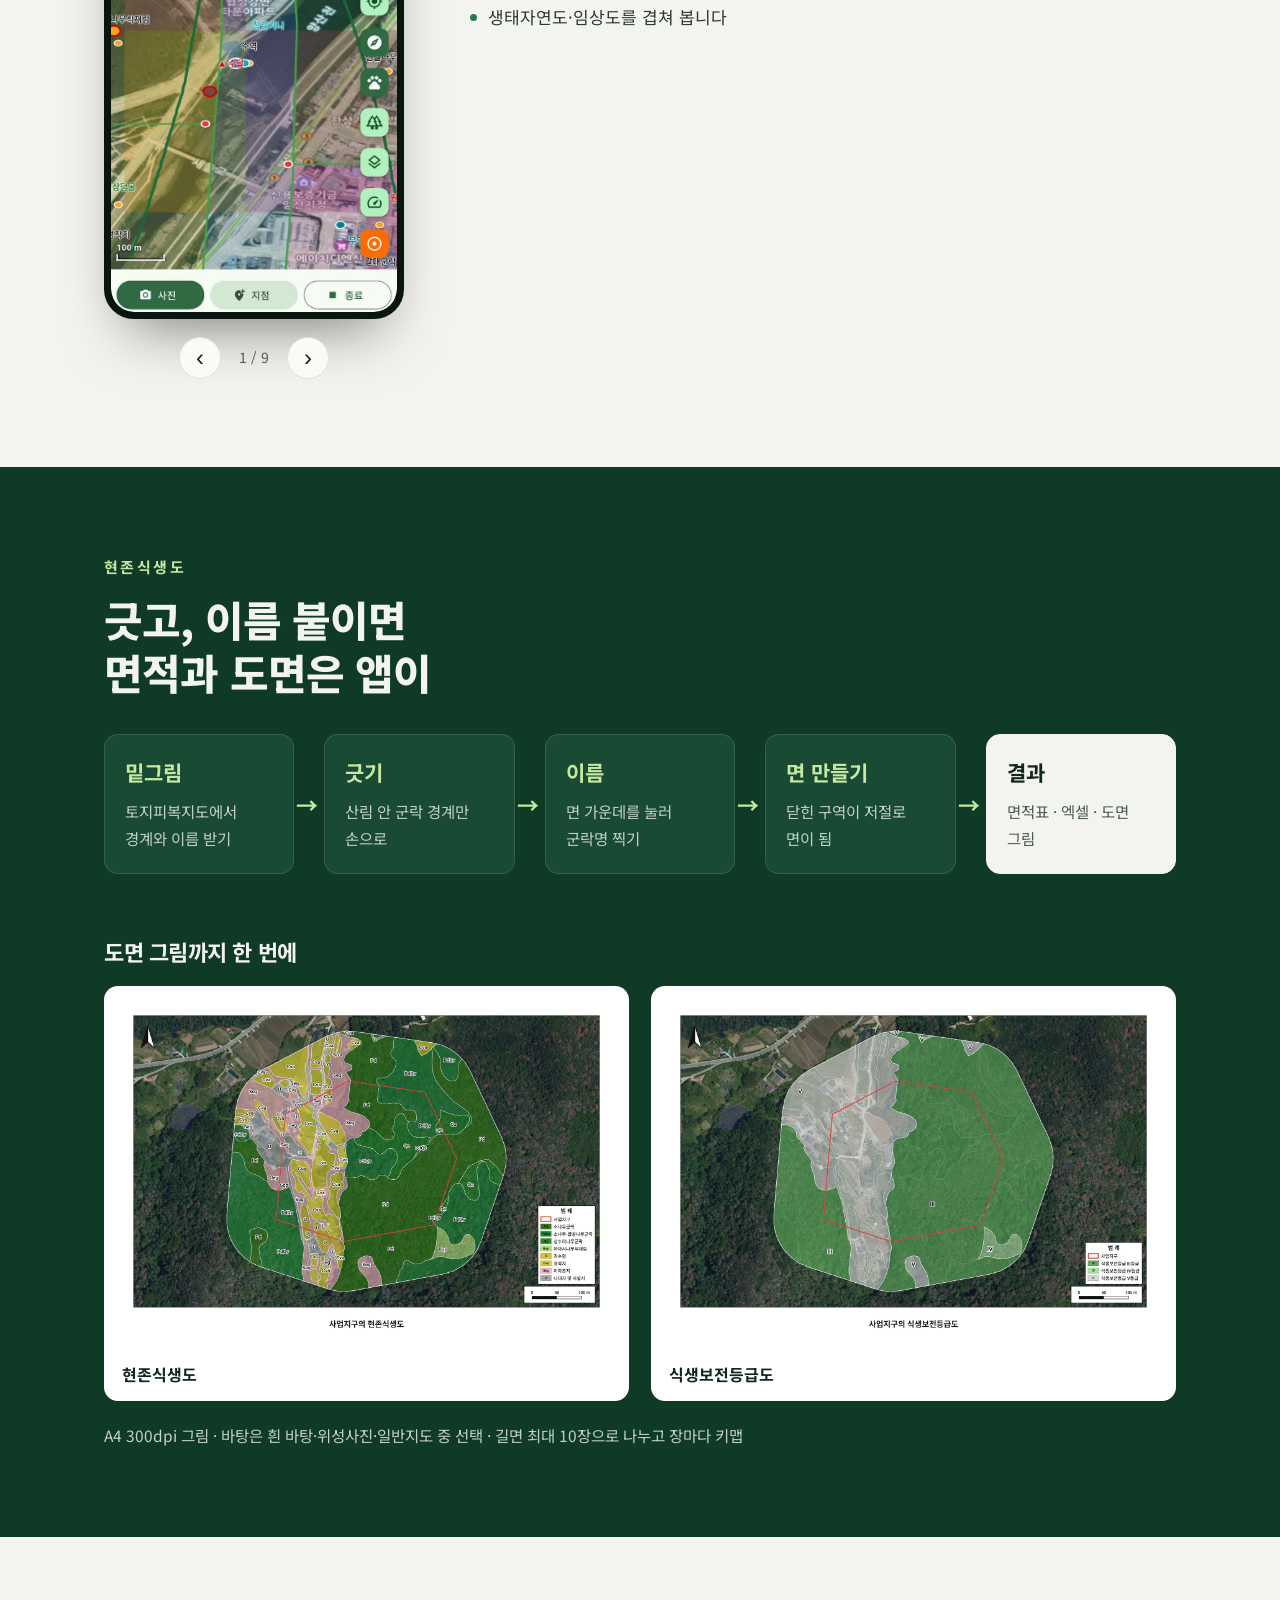
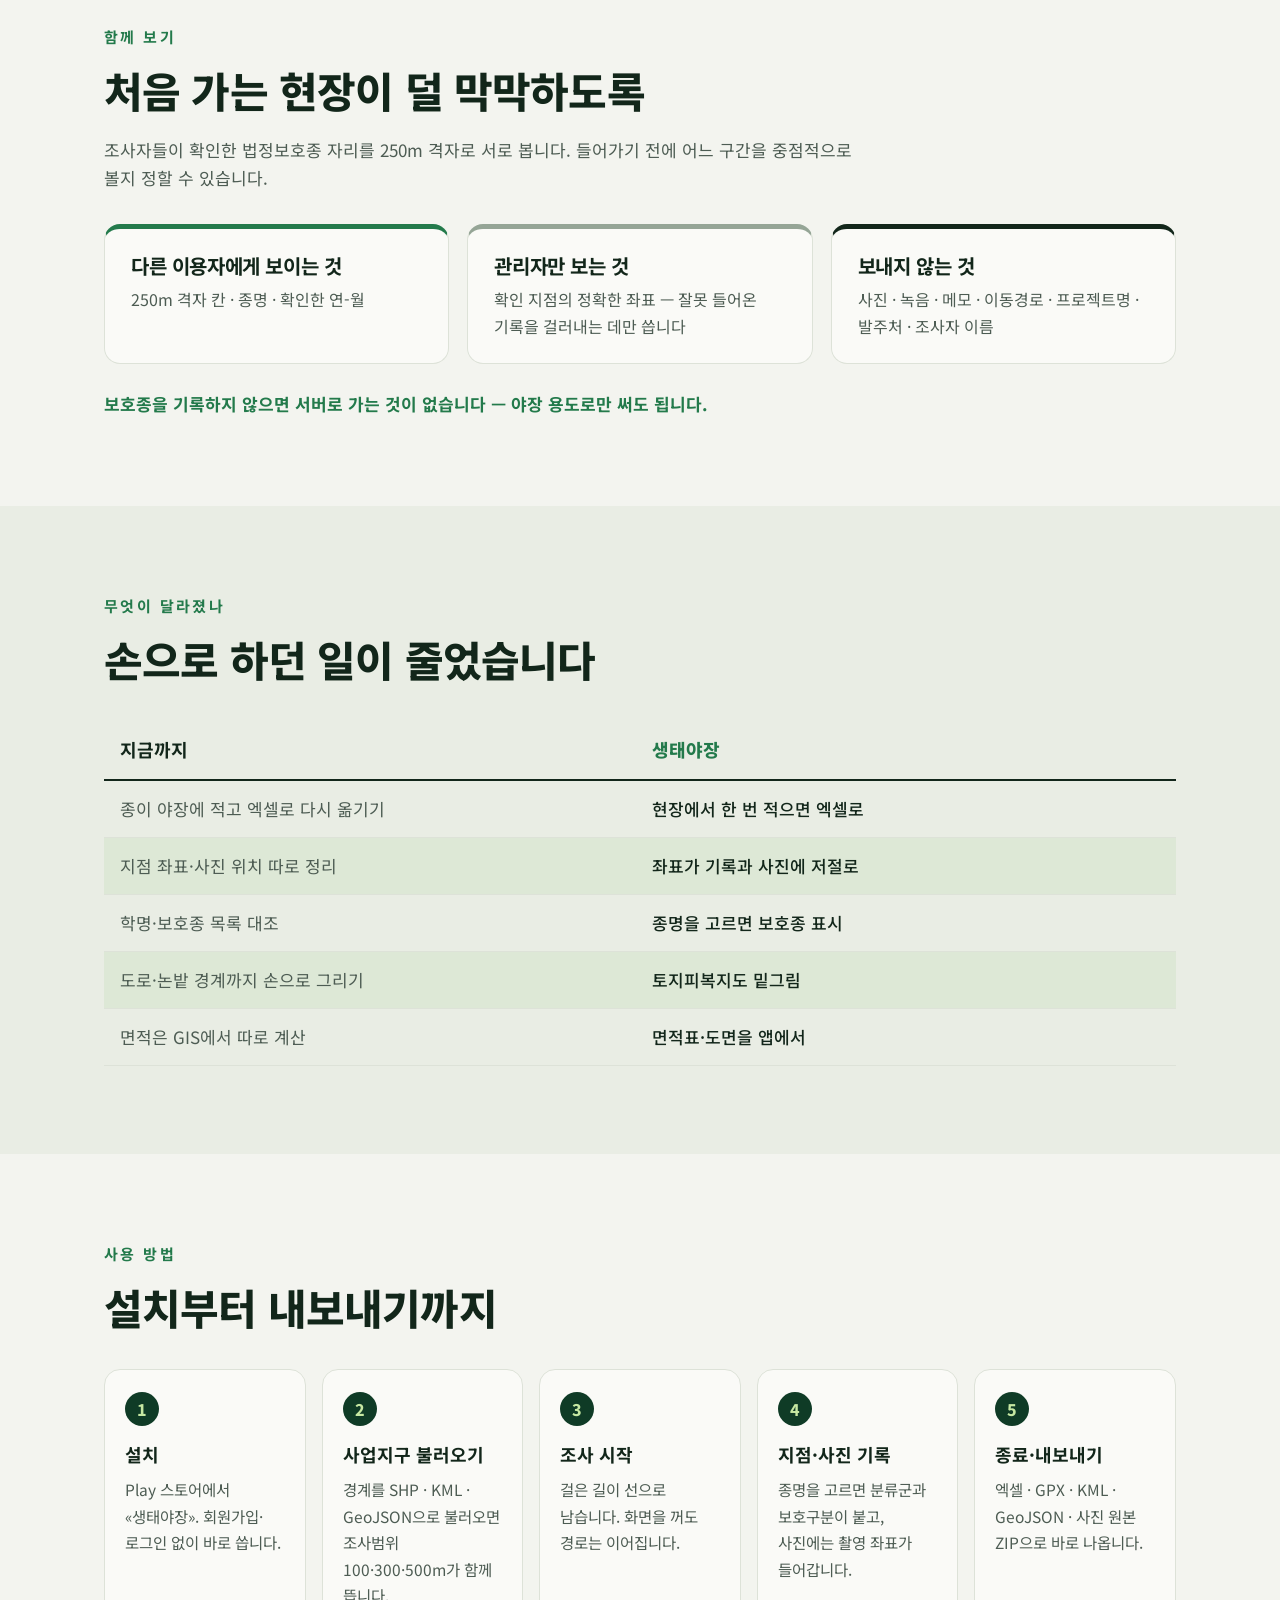
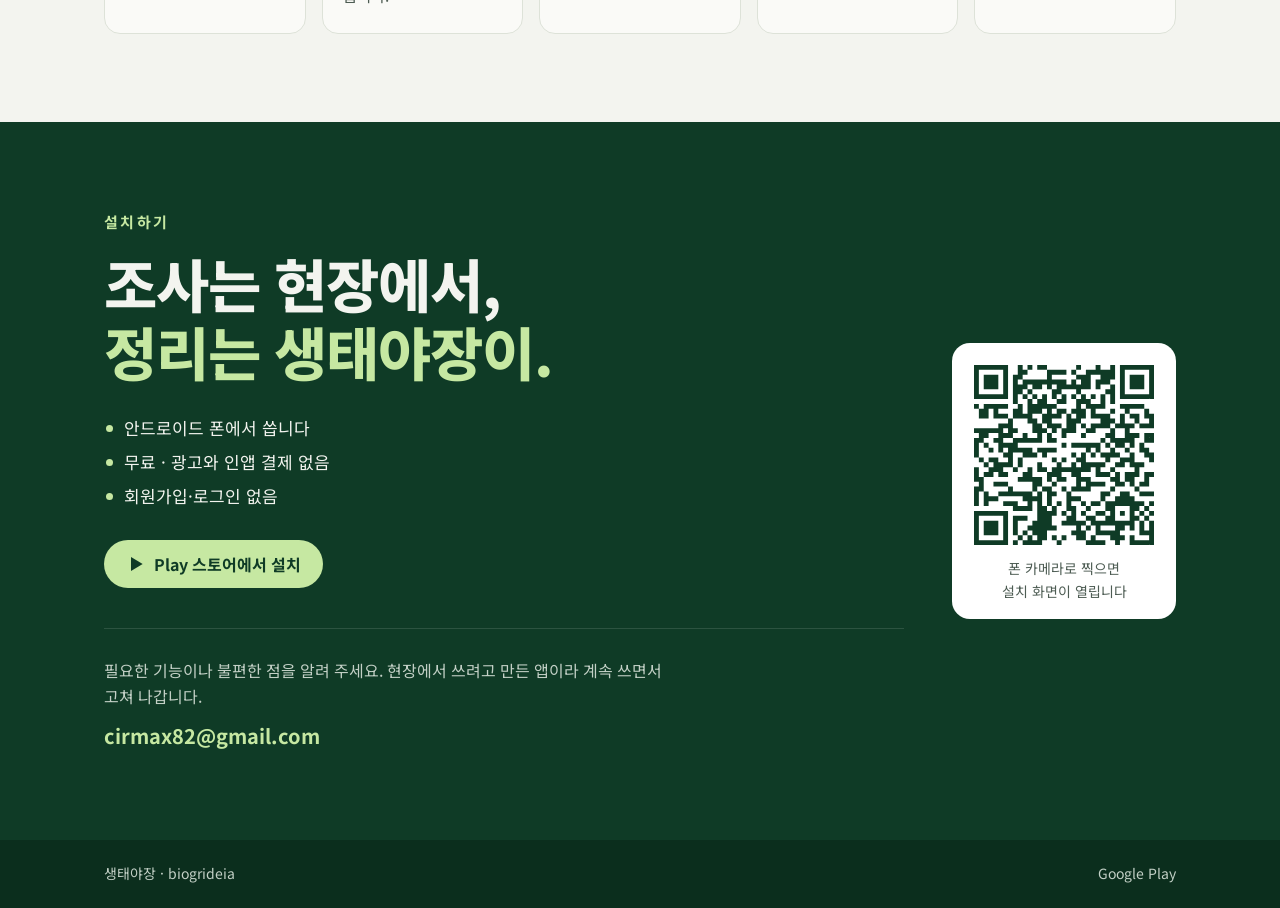
==== commit 7fd9e56b: "검색어 보강: 동식물상·생태계 현장조사 제목·설명·공유 미리보기·구조화 데이터와 첫 화면·본문 소개 문장에 «동식물상 조사»«생태계 현장조사»를 넣음(스토어 설명·블로그 원고 문구" ====
--- a/index.html
+++ b/index.html
@@ -3,8 +3,8 @@
 <head>
   <meta charset="utf-8" />
   <meta name="viewport" content="width=device-width, initial-scale=1" />
-  <title>생태야장 | 생태 현장조사 야장 앱</title>
-  <meta name="description" content="산과 하천에서 경로·지점·식생을 한 번에 남기고 보고서 자료로 바로 내보내는 안드로이드 앱. 무료, 광고·인앱 결제 없음, 회원가입 없음." />
+  <title>생태야장 | 동식물상·생태계 현장조사 야장 앱</title>
+  <meta name="description" content="동식물상 조사·생태계 현장조사용 야장 앱. 산과 하천에서 경로·지점·식생을 한 번에 남기고 엑셀·GPX·KML·GeoJSON, 현존식생도 면적표·도면으로 바로 내보냅니다. 무료 안드로이드 앱, 회원가입 없음." />
   <meta name="theme-color" content="#0f3b26" />
   <link rel="canonical" href="https://yajang.biogrideia.com/" />
   <link rel="icon" type="image/png" href="favicon.png" />
@@ -13,8 +13,8 @@
   <meta property="og:type" content="website" />
   <meta property="og:locale" content="ko_KR" />
   <meta property="og:site_name" content="생태야장" />
-  <meta property="og:title" content="종이 야장 대신, 생태야장" />
-  <meta property="og:description" content="산과 하천에서 경로·지점·식생을 한 번에 남기고 보고서 자료로 바로 내보내는 안드로이드 앱" />
+  <meta property="og:title" content="종이 야장 대신, 생태야장 — 동식물상·생태계 현장조사 앱" />
+  <meta property="og:description" content="동식물상 조사·생태계 현장조사용 야장 앱. 산과 하천에서 경로·지점·식생을 한 번에 남기고 보고서 자료로 바로 내보냅니다." />
   <meta property="og:url" content="https://yajang.biogrideia.com/" />
   <meta property="og:image" content="https://yajang.biogrideia.com/img/og.png" />
   <meta property="og:image:width" content="1200" />
@@ -33,7 +33,7 @@
     "name": "생태야장",
     "operatingSystem": "Android",
     "applicationCategory": "UtilitiesApplication",
-    "description": "산과 하천에서 경로·지점·식생을 한 번에 남기고 보고서 자료로 바로 내보내는 안드로이드 앱",
+    "description": "동식물상 조사·생태계 현장조사용 야장 앱. 산과 하천에서 경로·지점·식생을 한 번에 남기고 보고서 자료로 바로 내보내는 안드로이드 앱",
     "url": "https://yajang.biogrideia.com/",
     "downloadUrl": "https://play.google.com/store/apps/details?id=com.biogrideia.field",
     "offers": { "@type": "Offer", "price": "0", "priceCurrency": "KRW" }
@@ -65,7 +65,7 @@
       <div class="wrap hero-in">
         <div class="hero-text">
           <img class="hero-icon" src="img/icon-192.png" width="72" height="72" alt="생태야장 앱 아이콘" />
-          <p class="eyebrow eyebrow-light">생태 현장조사 야장 앱</p>
+          <p class="eyebrow eyebrow-light">동식물상·생태계 현장조사 야장 앱</p>
           <h1>종이 야장 대신,<br /><em>생태야장</em></h1>
           <p class="lead">산과 하천에서 경로·지점·식생을 한 번에 남기고<br class="br-wide" /> 보고서 자료로 바로 내보내는 안드로이드 앱</p>
           <div class="cta">
@@ -91,6 +91,7 @@
       <div class="wrap">
         <p class="eyebrow">왜 만들었나</p>
         <h2>조사보다 정리가 더 오래 걸리는 날</h2>
+        <p class="intro">동식물상 조사, 생태계 현장조사를 나가는 사람을 위한 야장 앱입니다. 종이 야장에 적고 돌아와 엑셀로 옮기던 일을 휴대폰 하나로 끝냅니다.</p>
         <div class="grid grid-2">
           <article class="card"><h3>종이 야장</h3><p>비 오면 번지고 겨울엔 손이 곱고, 돌아와서는 엑셀로 다시 옮겨 적습니다</p></article>
           <article class="card"><h3>좌표와 사진</h3><p>지점 좌표는 따로 정리하고, 사진은 어디서 찍었는지 한참 들여다봅니다</p></article>
@@ -130,6 +131,7 @@
       <div class="wrap">
         <p class="eyebrow">주요 기능</p>
         <h2>현장 기록부터 보고서 자료까지</h2>
+        <p class="intro">동식물상 현장조사, 생태계 현장조사, 자연생태 조사, 생물종 조사, 생태 모니터링에 씁니다.</p>
         <div class="grid grid-3 features">
           <article class="feat">
             <span class="tag">현장 기록</span>
